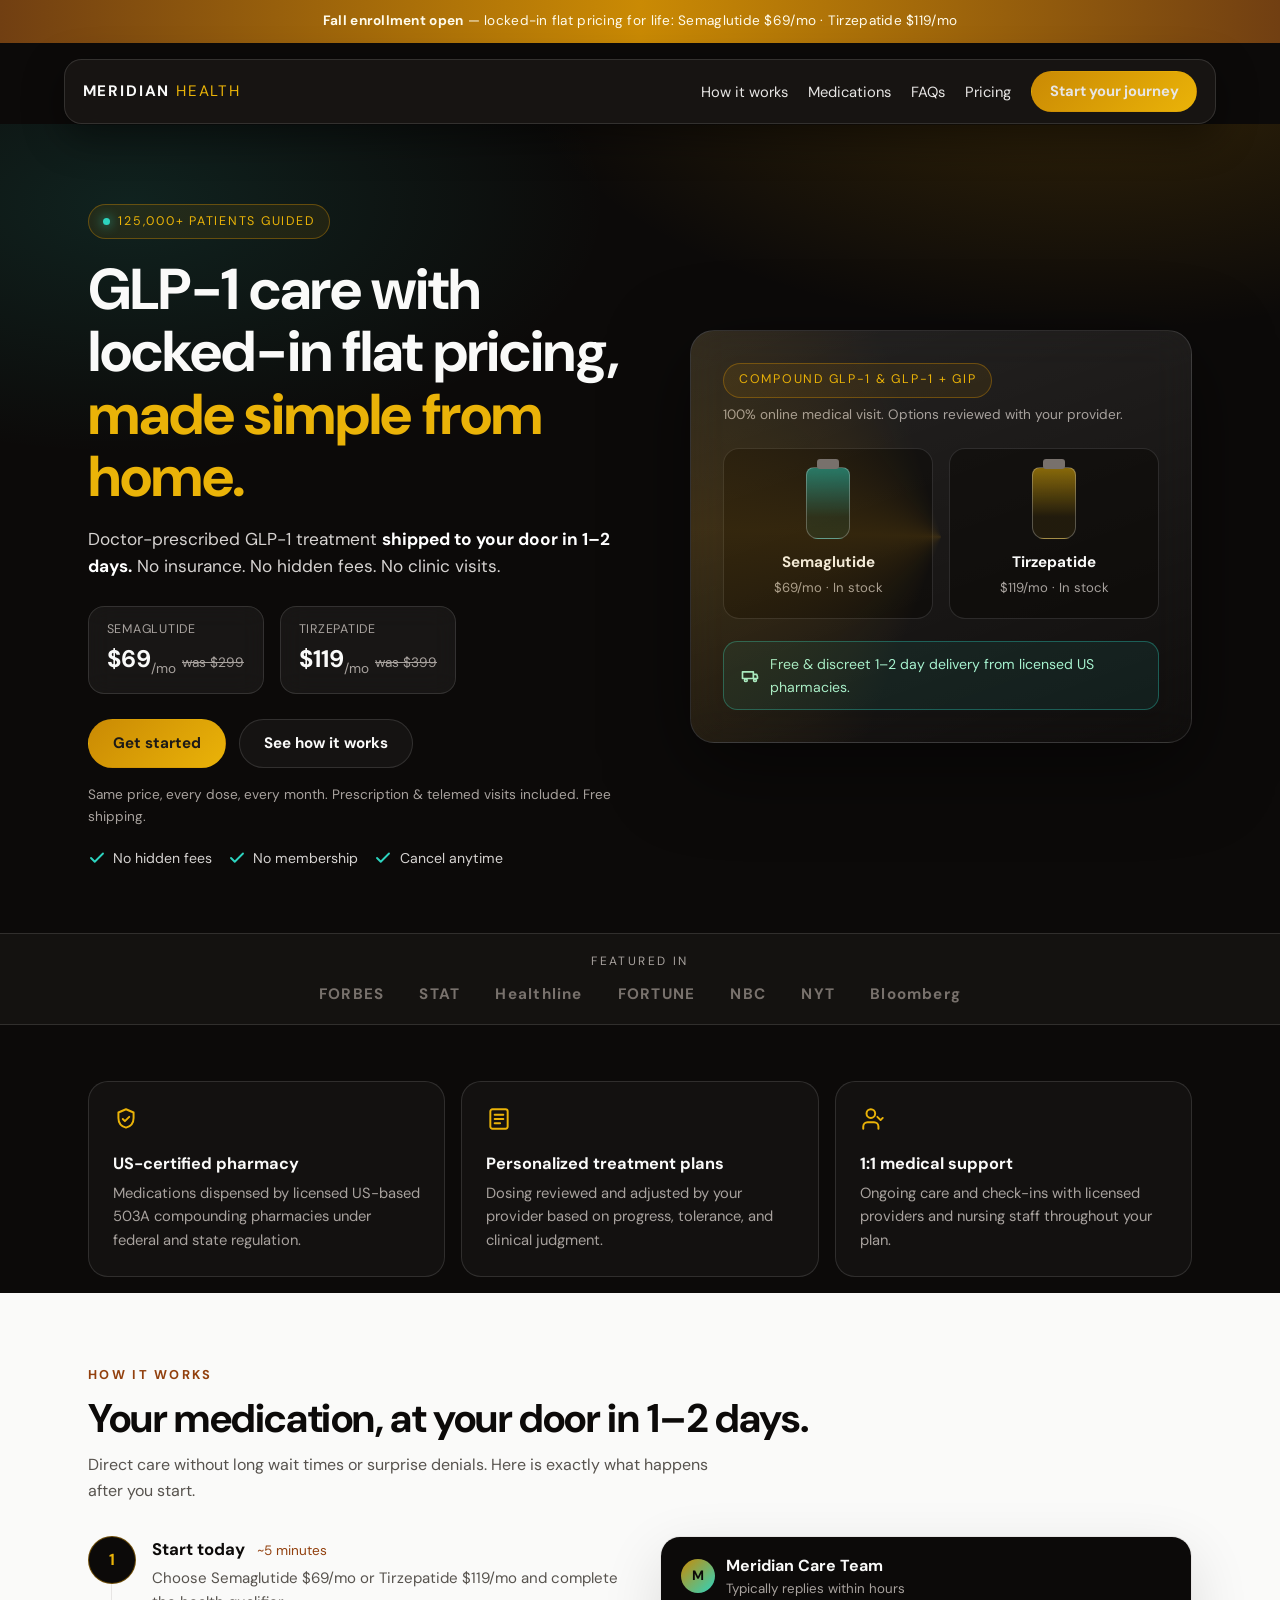
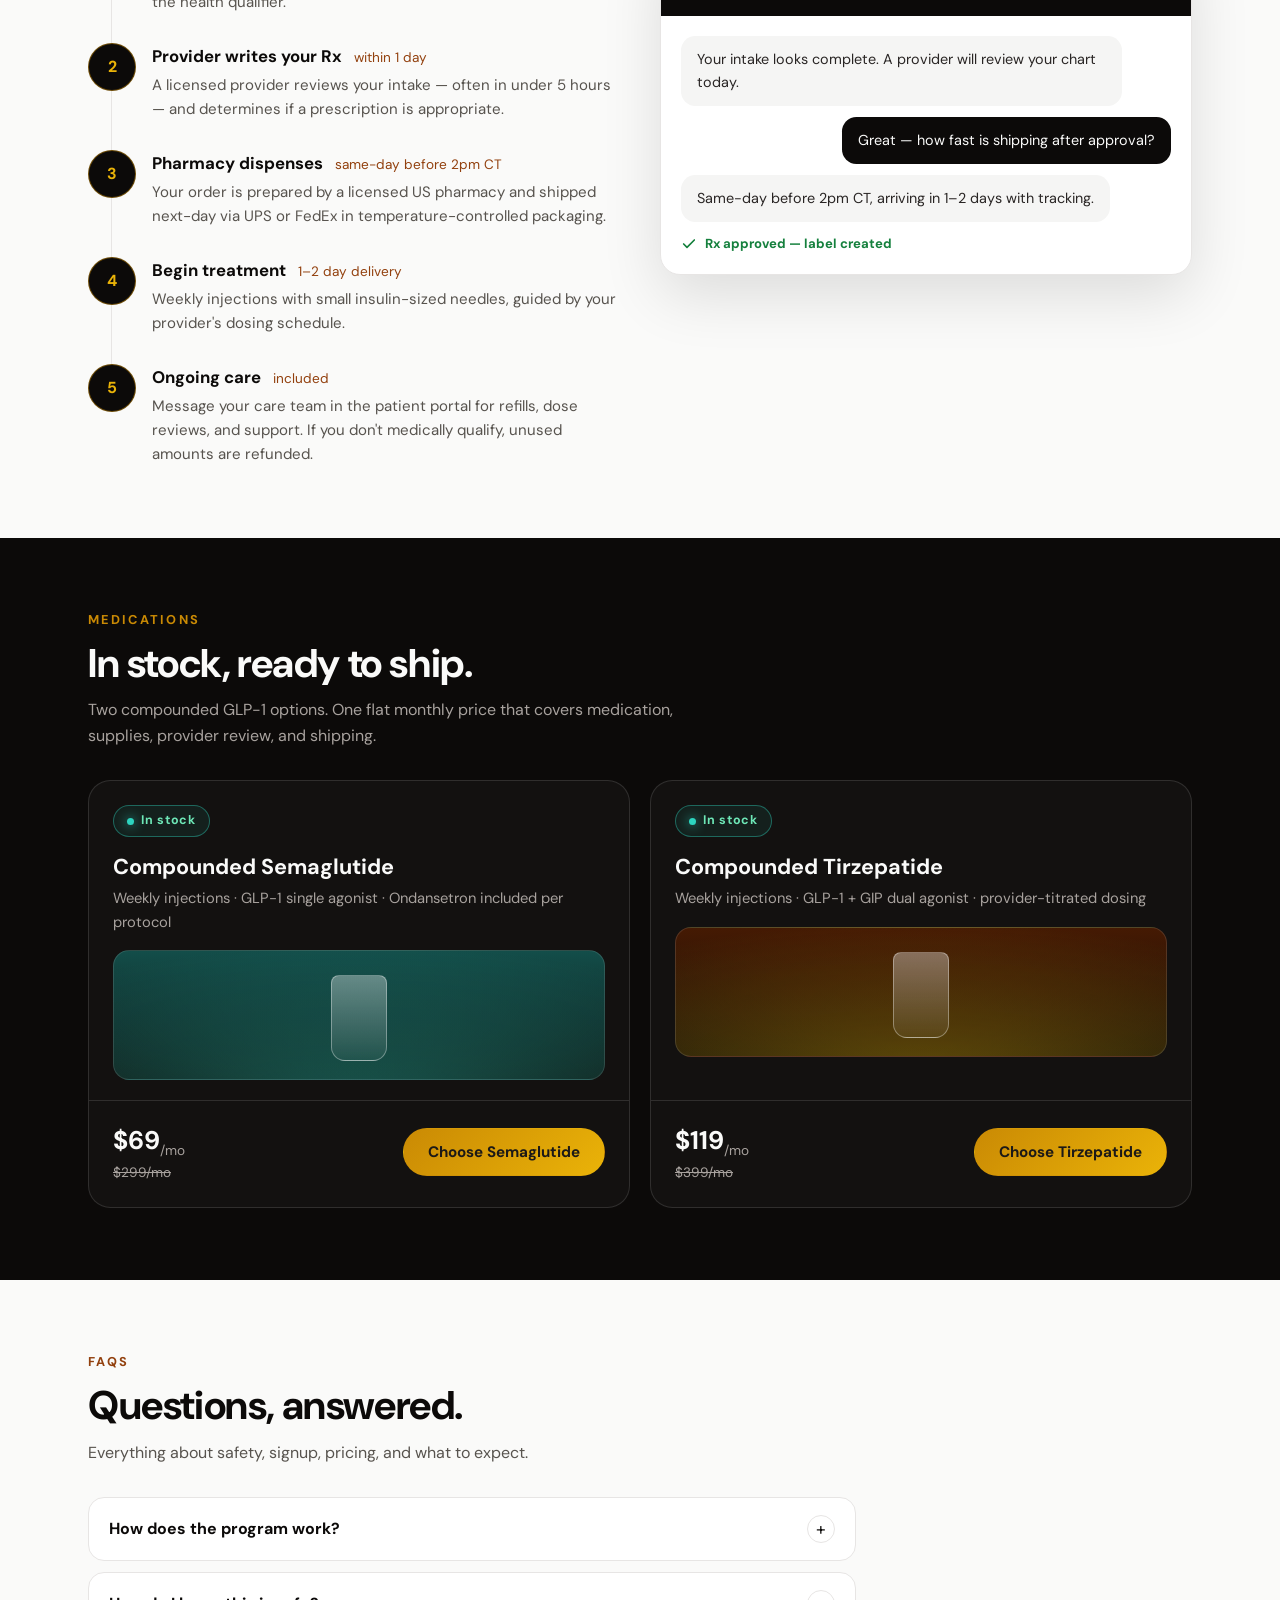
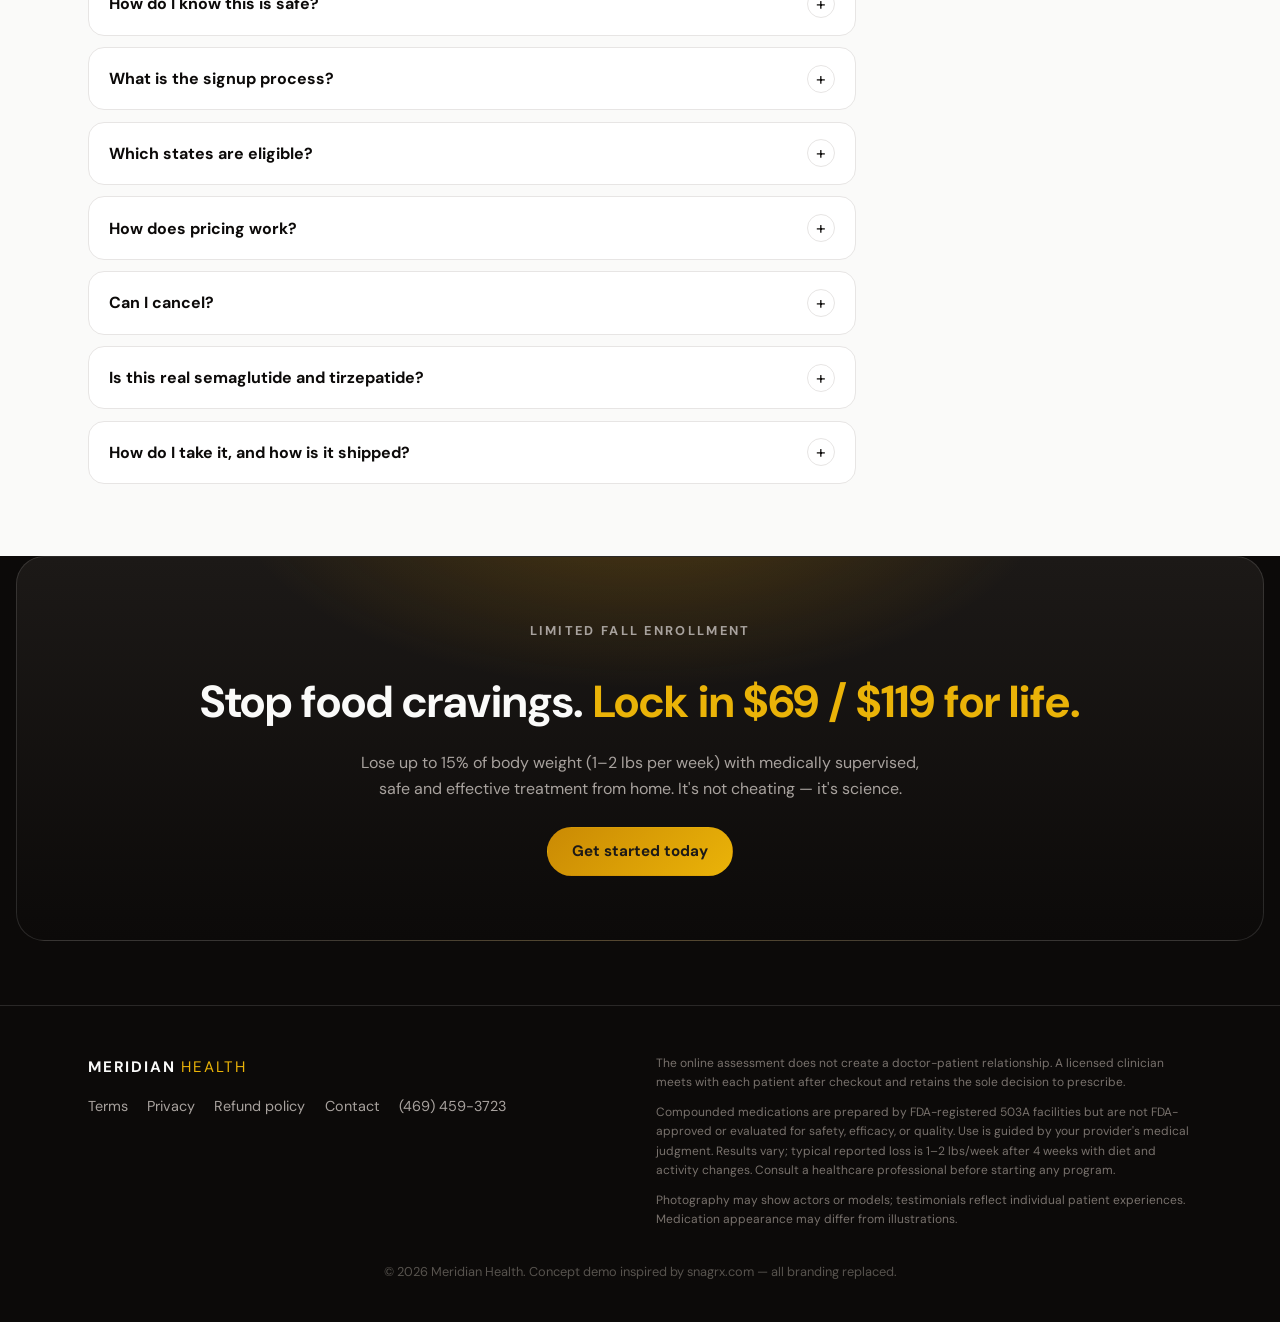
==== telehealth/index.html @ 686b919d "feat: migrate AdviGrow Peptides static site from Netlify to GitHub Pages" ====
<!DOCTYPE html>
<html lang="en">
<head>
  <meta charset="UTF-8" />
  <meta name="viewport" content="width=device-width, initial-scale=1" />
  <title>Meridian Health — GLP-1 Care With Locked-In Flat Pricing</title>
  <meta name="description" content="Doctor-prescribed GLP-1 treatment shipped to your door in 1-2 days. Semaglutide $69/mo, Tirzepatide $119/mo. No insurance, no hidden fees." />
  <link rel="preconnect" href="https://fonts.googleapis.com" />
  <link rel="preconnect" href="https://fonts.gstatic.com" crossorigin />
  <link href="https://fonts.googleapis.com/css2?family=DM+Sans:wght@400;500;700&display=swap" rel="stylesheet" />
  <link rel="stylesheet" href="styles.css" />
</head>
<body>
  <div class="banner"><strong>Fall enrollment open</strong> — locked-in flat pricing for life: Semaglutide $69/mo · Tirzepatide $119/mo</div>

  <div class="nav-wrap">
    <nav class="nav" aria-label="Primary">
      <a class="brand" href="#">MERIDIAN<span> HEALTH</span></a>
      <ul class="nav-links" id="navLinks">
        <li><a href="#howitworks">How it works</a></li>
        <li><a href="#medications">Medications</a></li>
        <li><a href="#faqs">FAQs</a></li>
        <li><a href="#pricing">Pricing</a></li>
        <li><a class="btn btn-gold btn-sm" href="#pricing">Start your journey</a></li>
      </ul>
      <button class="nav-burger" aria-label="Toggle menu" aria-expanded="false" aria-controls="navLinks"><span></span></button>
    </nav>
  </div>

  <header class="hero">
    <div class="container hero-grid">
      <div>
        <p class="eyebrow"><span class="dot" aria-hidden="true"></span> 125,000+ patients guided</p>
        <h1>GLP-1 care with locked-in flat pricing, <em>made simple from home.</em></h1>
        <p class="lede">Doctor-prescribed GLP-1 treatment <strong>shipped to your door in 1–2 days.</strong> No insurance. No hidden fees. No clinic visits.</p>
        <div class="price-line" role="list">
          <div class="price-chip" role="listitem"><small>Semaglutide</small><b>$69<sub>/mo</sub></b><span class="was">was $299</span></div>
          <div class="price-chip" role="listitem"><small>Tirzepatide</small><b>$119<sub>/mo</sub></b><span class="was">was $399</span></div>
        </div>
        <div class="hero-actions">
          <a class="btn btn-gold" href="#pricing">Get started</a>
          <a class="btn btn-ghost" href="#howitworks">See how it works</a>
        </div>
        <p class="fine">Same price, every dose, every month. Prescription &amp; telemed visits included. Free shipping.</p>
        <ul class="checks">
          <li><svg viewBox="0 0 24 24" fill="none" stroke="currentColor" stroke-width="2.5" aria-hidden="true"><path d="M20 6L9 17l-5-5" stroke-linecap="round" stroke-linejoin="round"/></svg>No hidden fees</li>
          <li><svg viewBox="0 0 24 24" fill="none" stroke="currentColor" stroke-width="2.5" aria-hidden="true"><path d="M20 6L9 17l-5-5" stroke-linecap="round" stroke-linejoin="round"/></svg>No membership</li>
          <li><svg viewBox="0 0 24 24" fill="none" stroke="currentColor" stroke-width="2.5" aria-hidden="true"><path d="M20 6L9 17l-5-5" stroke-linecap="round" stroke-linejoin="round"/></svg>Cancel anytime</li>
        </ul>
      </div>
      <div class="visual" aria-label="Treatment kit preview">
        <p class="eyebrow" style="margin-bottom:0.4rem">Compound GLP-1 &amp; GLP-1 + GIP</p>
        <p class="fine">100% online medical visit. Options reviewed with your provider.</p>
        <div class="vial-row">
          <div class="vial"><div class="vessel" aria-hidden="true"></div><b>Semaglutide</b><span>$69/mo · In stock</span></div>
          <div class="vial"><div class="vessel" aria-hidden="true"></div><b>Tirzepatide</b><span>$119/mo · In stock</span></div>
        </div>
        <div class="ship-badge">
          <svg viewBox="0 0 24 24" fill="none" stroke="currentColor" stroke-width="2" aria-hidden="true"><path d="M3 7h13v8H3zM16 10h4l1 3v2h-5z" stroke-linejoin="round"/><circle cx="7" cy="17" r="1.6"/><circle cx="18" cy="17" r="1.6"/></svg>
          Free &amp; discreet 1–2 day delivery from licensed US pharmacies.
        </div>
      </div>
    </div>
  </header>

  <div class="press">
    <p>Featured in</p>
    <div class="press-row" aria-label="Press mentions">
      <span>FORBES</span><span>STAT</span><span>Healthline</span><span>FORTUNE</span><span>NBC</span><span>NYT</span><span>Bloomberg</span>
    </div>
  </div>

  <section class="pillars" aria-label="Why Meridian">
    <div class="container pillar-grid">
      <div class="pillar">
        <svg viewBox="0 0 24 24" fill="none" stroke="currentColor" stroke-width="1.8" aria-hidden="true"><path d="M12 3l7 3v5c0 5-3.5 8-7 9-3.5-1-7-4-7-9V6z" stroke-linejoin="round"/><path d="M9 12l2 2 4-4" stroke-linecap="round" stroke-linejoin="round"/></svg>
        <h3>US-certified pharmacy</h3>
        <p>Medications dispensed by licensed US-based 503A compounding pharmacies under federal and state regulation.</p>
      </div>
      <div class="pillar">
        <svg viewBox="0 0 24 24" fill="none" stroke="currentColor" stroke-width="1.8" aria-hidden="true"><rect x="4" y="3" width="16" height="18" rx="2"/><path d="M8 8h8M8 12h8M8 16h5" stroke-linecap="round"/></svg>
        <h3>Personalized treatment plans</h3>
        <p>Dosing reviewed and adjusted by your provider based on progress, tolerance, and clinical judgment.</p>
      </div>
      <div class="pillar">
        <svg viewBox="0 0 24 24" fill="none" stroke="currentColor" stroke-width="1.8" aria-hidden="true"><path d="M17 21v-2a4 4 0 00-4-4H7a4 4 0 00-4 4v2" stroke-linecap="round"/><circle cx="10" cy="7" r="4"/><path d="M21 11l-2 2-3-3" stroke-linecap="round" stroke-linejoin="round"/></svg>
        <h3>1:1 medical support</h3>
        <p>Ongoing care and check-ins with licensed providers and nursing staff throughout your plan.</p>
      </div>
    </div>
  </section>

  <main>
    <section class="section light" id="howitworks" aria-labelledby="how-h">
      <div class="container">
        <p class="kicker">How it works</p>
        <h2 id="how-h">Your medication, at your door in 1–2 days.</h2>
        <p class="sub">Direct care without long wait times or surprise denials. Here is exactly what happens after you start.</p>
        <div class="timeline">
          <ol class="steps">
            <li class="step"><span class="step-num" aria-hidden="true">1</span><div class="step-body"><h3>Start today <span>~5 minutes</span></h3><p>Choose Semaglutide $69/mo or Tirzepatide $119/mo and complete the health qualifier.</p></div></li>
            <li class="step"><span class="step-num" aria-hidden="true">2</span><div class="step-body"><h3>Provider writes your Rx <span>within 1 day</span></h3><p>A licensed provider reviews your intake — often in under 5 hours — and determines if a prescription is appropriate.</p></div></li>
            <li class="step"><span class="step-num" aria-hidden="true">3</span><div class="step-body"><h3>Pharmacy dispenses <span>same-day before 2pm CT</span></h3><p>Your order is prepared by a licensed US pharmacy and shipped next-day via UPS or FedEx in temperature-controlled packaging.</p></div></li>
            <li class="step"><span class="step-num" aria-hidden="true">4</span><div class="step-body"><h3>Begin treatment <span>1–2 day delivery</span></h3><p>Weekly injections with small insulin-sized needles, guided by your provider's dosing schedule.</p></div></li>
            <li class="step"><span class="step-num" aria-hidden="true">5</span><div class="step-body"><h3>Ongoing care <span>included</span></h3><p>Message your care team in the patient portal for refills, dose reviews, and support. If you don't medically qualify, unused amounts are refunded.</p></div></li>
          </ol>
          <aside class="portal-card" aria-label="Patient portal preview">
            <div class="portal-head"><span class="avatar" aria-hidden="true">M</span><div><strong>Meridian Care Team</strong><small>Typically replies within hours</small></div></div>
            <div class="portal-body">
              <p class="bubble doc">Your intake looks complete. A provider will review your chart today.</p>
              <p class="bubble me">Great — how fast is shipping after approval?</p>
              <p class="bubble doc">Same-day before 2pm CT, arriving in 1–2 days with tracking.</p>
              <p class="status"><svg width="16" height="16" viewBox="0 0 24 24" fill="none" stroke="currentColor" stroke-width="2.5" aria-hidden="true"><path d="M20 6L9 17l-5-5" stroke-linecap="round" stroke-linejoin="round"/></svg>Rx approved — label created</p>
            </div>
          </aside>
        </div>
      </div>
    </section>

    <section class="section" id="medications" aria-labelledby="med-h">
      <div class="container">
        <p class="kicker">Medications</p>
        <h2 id="med-h">In stock, ready to ship.</h2>
        <p class="sub">Two compounded GLP-1 options. One flat monthly price that covers medication, supplies, provider review, and shipping.</p>
        <div class="med-grid" id="pricing">
          <article class="med-card">
            <div class="med-top">
              <span class="stock"><span class="dot" aria-hidden="true"></span>In stock</span>
              <h3>Compounded Semaglutide</h3>
              <p class="desc">Weekly injections · GLP-1 single agonist · Ondansetron included per protocol</p>
              <div class="med-visual teal" role="img" aria-label="Semaglutide vial illustration"></div>
            </div>
            <div class="med-foot">
              <div class="price"><b>$69<sub>/mo</sub></b><span class="was">$299/mo</span></div>
              <a class="btn btn-gold" href="#faqs">Choose Semaglutide</a>
            </div>
          </article>
          <article class="med-card">
            <div class="med-top">
              <span class="stock"><span class="dot" aria-hidden="true"></span>In stock</span>
              <h3>Compounded Tirzepatide</h3>
              <p class="desc">Weekly injections · GLP-1 + GIP dual agonist · provider-titrated dosing</p>
              <div class="med-visual gold" role="img" aria-label="Tirzepatide vial illustration"></div>
            </div>
            <div class="med-foot">
              <div class="price"><b>$119<sub>/mo</sub></b><span class="was">$399/mo</span></div>
              <a class="btn btn-gold" href="#faqs">Choose Tirzepatide</a>
            </div>
          </article>
        </div>
      </div>
    </section>

    <section class="section light" id="faqs" aria-labelledby="faq-h">
      <div class="container">
        <p class="kicker">FAQs</p>
        <h2 id="faq-h">Questions, answered.</h2>
        <p class="sub">Everything about safety, signup, pricing, and what to expect.</p>
        <div class="faq-list">
          <div class="faq"><button class="faq-q" aria-expanded="false">How does the program work?<span class="plus" aria-hidden="true">+</span></button><div class="faq-a"><p>Select your medication and complete intake for provider review. Once approved, the pharmacy ships within 2 business days. Refills and dose reviews happen in your patient portal. If a provider determines you don't medically qualify, unused amounts are refunded.</p></div></div>
          <div class="faq"><button class="faq-q" aria-expanded="false">How do I know this is safe?<span class="plus" aria-hidden="true">+</span></button><div class="faq-a"><p>Providers are vetted and licensed in your state, pharmacies are US-based 503A facilities following USP standards, and a practicing medical director oversees the clinical network. Independent compliance certification is maintained for pharmacies, providers, and software.</p></div></div>
          <div class="faq"><button class="faq-q" aria-expanded="false">What is the signup process?<span class="plus" aria-hidden="true">+</span></button><div class="faq-a"><ol><li>Complete the 5-minute health qualifier.</li><li>Select your prescription and pay for month one.</li><li>Finish the medical intake in your portal.</li><li>Provider reviews, typically within 24 hours.</li><li>Approved prescriptions ship next-day.</li></ol></div></div>
          <div class="faq"><button class="faq-q" aria-expanded="false">Which states are eligible?<span class="plus" aria-hidden="true">+</span></button><div class="faq-a"><p>All US states except Louisiana. In Nebraska, patients must be 19 or older.</p></div></div>
          <div class="faq"><button class="faq-q" aria-expanded="false">How does pricing work?<span class="plus" aria-hidden="true">+</span></button><div class="faq-a"><p>One flat monthly price covers medication, supplies, provider review, and shipping. No access or membership fees, no surprise costs. Month-to-month with optional subscribe-and-save terms.</p></div></div>
          <div class="faq"><button class="faq-q" aria-expanded="false">Can I cancel?<span class="plus" aria-hidden="true">+</span></button><div class="faq-a"><p>Yes — month-to-month plans cancel anytime by email or phone. All sales are final except refunds of unused amounts when a provider determines you no longer medically qualify.</p></div></div>
          <div class="faq"><button class="faq-q" aria-expanded="false">Is this real semaglutide and tirzepatide?<span class="plus" aria-hidden="true">+</span></button><div class="faq-a"><p>Yes. Real prescription medications, prescribed by a licensed provider and compounded by a US pharmacy for patients who meet GLP-1 qualification criteria.</p></div></div>
          <div class="faq"><button class="faq-q" aria-expanded="false">How do I take it, and how is it shipped?<span class="plus" aria-hidden="true">+</span></button><div class="faq-a"><p>Once-weekly injections into fatty tissue with small insulin-sized needles, starting low and titrating every 4 weeks per your provider. Orders before 2pm CT ship same-day, next-day via UPS in temperature-controlled packaging with tracking and insurance.</p></div></div>
        </div>
      </div>
    </section>
  </main>

  <section class="final" aria-labelledby="final-h">
    <p class="kicker">Limited fall enrollment</p>
    <h2 id="final-h">Stop food cravings. <em>Lock in $69 / $119 for life.</em></h2>
    <p>Lose up to 15% of body weight (1–2 lbs per week) with medically supervised, safe and effective treatment from home. It's not cheating — it's science.</p>
    <a class="btn btn-gold" href="#pricing">Get started today</a>
  </section>

  <footer>
    <div class="container">
      <div class="foot-grid">
        <div>
          <a class="brand" href="#">MERIDIAN<span> HEALTH</span></a>
          <ul class="foot-links" style="margin-top:1rem">
            <li><a href="#">Terms</a></li>
            <li><a href="#">Privacy</a></li>
            <li><a href="#">Refund policy</a></li>
            <li><a href="#">Contact</a></li>
            <li><a href="tel:+14694593723">(469) 459-3723</a></li>
          </ul>
        </div>
        <div class="disclaimer">
          <p>The online assessment does not create a doctor-patient relationship. A licensed clinician meets with each patient after checkout and retains the sole decision to prescribe.</p>
          <p>Compounded medications are prepared by FDA-registered 503A facilities but are not FDA-approved or evaluated for safety, efficacy, or quality. Use is guided by your provider's medical judgment. Results vary; typical reported loss is 1–2 lbs/week after 4 weeks with diet and activity changes. Consult a healthcare professional before starting any program.</p>
          <p>Photography may show actors or models; testimonials reflect individual patient experiences. Medication appearance may differ from illustrations.</p>
        </div>
      </div>
      <p class="copy">© 2026 Meridian Health. Concept demo inspired by snagrx.com — all branding replaced.</p>
    </div>
  </footer>

  <script>
    (function () {
      var burger = document.querySelector('.nav-burger');
      var links = document.getElementById('navLinks');
      burger.addEventListener('click', function () {
        var open = links.classList.toggle('open');
        burger.setAttribute('aria-expanded', open ? 'true' : 'false');
      });
      links.addEventListener('click', function (e) {
        if (e.target.tagName === 'A') { links.classList.remove('open'); burger.setAttribute('aria-expanded', 'false'); }
      });
      document.querySelectorAll('.faq').forEach(function (item) {
        var btn = item.querySelector('.faq-q');
        var panel = item.querySelector('.faq-a');
        btn.addEventListener('click', function () {
          var isOpen = item.classList.contains('open');
          document.querySelectorAll('.faq.open').forEach(function (other) {
            other.classList.remove('open');
            other.querySelector('.faq-a').style.maxHeight = '0px';
            other.querySelector('.faq-q').setAttribute('aria-expanded', 'false');
          });
          if (!isOpen) {
            item.classList.add('open');
            panel.style.maxHeight = panel.scrollHeight + 'px';
            btn.setAttribute('aria-expanded', 'true');
          }
        });
      });
    })();
  </script>
</body>
</html>
---- telehealth/styles.css ----
:root {
  --ink: #0c0a09;
  --ink-2: #1c1917;
  --stone: #44403c;
  --muted: #a8a29e;
  --paper: #fafaf9;
  --line: rgba(255, 255, 255, 0.12);
  --line-light: #e7e5e4;
  --gold: #ca8a04;
  --gold-2: #eab308;
  --teal: #2dd4bf;
  --radius: 20px;
  --max: 72rem;
  --font: "DM Sans", -apple-system, "Segoe UI", Inter, sans-serif;
}

* { box-sizing: border-box; margin: 0; padding: 0; }
html { scroll-behavior: smooth; }
@media (prefers-reduced-motion: reduce) {
  html { scroll-behavior: auto; }
  *, *::before, *::after { animation: none !important; transition: none !important; }
}
body {
  font-family: var(--font);
  background: var(--ink);
  color: var(--paper);
  font-size: 16px;
  line-height: 1.6;
  -webkit-font-smoothing: antialiased;
  overflow-x: hidden;
}
a { color: inherit; }
.container { max-width: var(--max); margin: 0 auto; padding: 0 1.5rem; }

.banner {
  text-align: center;
  font-size: 0.85rem;
  letter-spacing: 0.02em;
  padding: 0.65rem 1rem;
  background: linear-gradient(90deg, #713f12, #ca8a04, #713f12);
  color: #fffbeb;
}
.banner strong { font-weight: 700; }

.nav-wrap { position: sticky; top: 1rem; z-index: 50; margin: 1rem 1rem 0; }
.nav {
  max-width: var(--max);
  margin: 0 auto;
  display: flex;
  align-items: center;
  justify-content: space-between;
  gap: 1rem;
  padding: 0.7rem 1.1rem;
  border-radius: 1.1rem;
  background: rgba(28, 25, 23, 0.72);
  backdrop-filter: blur(18px);
  -webkit-backdrop-filter: blur(18px);
  border: 1px solid var(--line);
  box-shadow: 0 12px 40px rgba(0, 0, 0, 0.45);
}
.brand { font-weight: 700; letter-spacing: 0.12em; font-size: 0.95rem; text-decoration: none; }
.brand span { color: var(--gold-2); font-weight: 400; }
.nav-links { display: flex; align-items: center; gap: 1.25rem; list-style: none; }
.nav-links a { text-decoration: none; font-size: 0.92rem; color: #e7e5e4; transition: color 200ms; }
.nav-links a:hover { color: var(--gold-2); }

.btn {
  display: inline-flex;
  align-items: center;
  justify-content: center;
  min-height: 44px;
  padding: 0.7rem 1.5rem;
  border-radius: 999px;
  font-weight: 700;
  font-size: 0.95rem;
  text-decoration: none;
  cursor: pointer;
  border: 1px solid transparent;
  transition: background 200ms, color 200ms, border-color 200ms, box-shadow 200ms;
}
.btn:focus-visible, a:focus-visible, button:focus-visible {
  outline: 2px solid var(--gold-2);
  outline-offset: 3px;
}
.btn-gold { background: linear-gradient(135deg, var(--gold), var(--gold-2)); color: #1c1917; }
.btn-gold:hover { box-shadow: 0 8px 28px rgba(202, 138, 4, 0.45); }
.btn-ghost { border-color: var(--line); color: var(--paper); background: rgba(255, 255, 255, 0.04); }
.btn-ghost:hover { border-color: var(--gold-2); color: var(--gold-2); }
.btn-sm { min-height: 40px; padding: 0.5rem 1.1rem; font-size: 0.88rem; }
.nav-burger { display: none; background: none; border: 1px solid var(--line); border-radius: 0.6rem; width: 44px; height: 44px; cursor: pointer; position: relative; }
.nav-burger span, .nav-burger span::before, .nav-burger span::after {
  content: ""; display: block; width: 20px; height: 2px; background: var(--paper); margin: 0 auto; position: relative;
}
.nav-burger span::before { position: absolute; top: -6px; left: 0; }
.nav-burger span::after { position: absolute; top: 6px; left: 0; }

.hero {
  position: relative;
  overflow: hidden;
  padding: 5rem 0 4rem;
  background:
    radial-gradient(60rem 30rem at 85% -10%, rgba(202, 138, 4, 0.22), transparent 60%),
    radial-gradient(50rem 26rem at 10% 10%, rgba(45, 212, 191, 0.12), transparent 60%),
    var(--ink);
}
.hero-grid { display: grid; grid-template-columns: 1.05fr 0.95fr; gap: 3rem; align-items: center; }
.eyebrow {
  display: inline-flex;
  align-items: center;
  gap: 0.5rem;
  font-size: 0.78rem;
  letter-spacing: 0.14em;
  text-transform: uppercase;
  color: var(--gold-2);
  border: 1px solid rgba(202, 138, 4, 0.4);
  background: rgba(202, 138, 4, 0.1);
  padding: 0.4rem 0.9rem;
  border-radius: 999px;
  margin-bottom: 1.25rem;
}
.dot { width: 7px; height: 7px; border-radius: 50%; background: var(--teal); box-shadow: 0 0 12px var(--teal); }
.hero h1 { font-size: clamp(2.2rem, 5vw, 3.6rem); line-height: 1.08; letter-spacing: -0.02em; margin-bottom: 1.1rem; }
.hero h1 em { font-style: normal; color: var(--gold-2); }
.lede { color: #d6d3d1; font-size: 1.08rem; max-width: 34rem; margin-bottom: 1.6rem; }
.lede strong { color: #fff; }
.price-line { display: flex; gap: 1rem; flex-wrap: wrap; margin-bottom: 1.6rem; }
.price-chip {
  border: 1px solid var(--line);
  background: rgba(255, 255, 255, 0.05);
  backdrop-filter: blur(12px);
  -webkit-backdrop-filter: blur(12px);
  border-radius: 1rem;
  padding: 0.8rem 1.1rem;
  min-width: 11rem;
}
.price-chip small { display: block; color: var(--muted); font-size: 0.78rem; letter-spacing: 0.06em; text-transform: uppercase; }
.price-chip b { font-size: 1.5rem; }
.price-chip b sub { font-size: 0.85rem; font-weight: 400; color: var(--muted); }
.price-chip .was { color: var(--muted); text-decoration: line-through; font-size: 0.85rem; margin-left: 0.4rem; }
.hero-actions { display: flex; gap: 0.8rem; flex-wrap: wrap; margin-bottom: 1rem; }
.fine { color: var(--muted); font-size: 0.85rem; }
.checks { list-style: none; display: flex; gap: 1rem; flex-wrap: wrap; margin-top: 1.2rem; }
.checks li { display: flex; align-items: center; gap: 0.45rem; font-size: 0.88rem; color: #d6d3d1; }
.checks svg { width: 18px; height: 18px; color: var(--teal); flex: none; }

.visual {
  border-radius: 1.5rem;
  border: 1px solid var(--line);
  background: linear-gradient(160deg, rgba(255,255,255,0.1), rgba(255,255,255,0.02));
  backdrop-filter: blur(20px);
  -webkit-backdrop-filter: blur(20px);
  padding: 2rem;
  position: relative;
  overflow: hidden;
  box-shadow: 0 24px 80px rgba(0, 0, 0, 0.5);
}
.visual::before {
  content: ""; position: absolute; inset: -40%;
  background: conic-gradient(from 200deg, transparent, rgba(202,138,4,0.18), transparent 40%);
  pointer-events: none;
}
.vial-row { display: flex; gap: 1rem; margin: 1.4rem 0; }
.vial {
  flex: 1; border-radius: 1rem; padding: 1.1rem; text-align: center;
  background: rgba(12, 10, 9, 0.55); border: 1px solid var(--line);
}
.vial .vessel {
  width: 44px; height: 72px; margin: 0 auto 0.7rem; border-radius: 8px 8px 12px 12px;
  border: 1px solid rgba(255,255,255,0.25);
  background: linear-gradient(180deg, rgba(45,212,191,0.5), rgba(45,212,191,0.08) 70%);
  position: relative;
}
.vial:nth-child(2) .vessel { background: linear-gradient(180deg, rgba(234,179,8,0.55), rgba(234,179,8,0.08) 70%); }
.vessel::before { content: ""; position: absolute; top: -9px; left: 50%; transform: translateX(-50%); width: 22px; height: 10px; border-radius: 3px; background: #78716c; }
.vial b { display: block; font-size: 0.95rem; }
.vial span { color: var(--muted); font-size: 0.82rem; }
.ship-badge {
  display: flex; align-items: center; gap: 0.6rem;
  border: 1px solid rgba(45, 212, 191, 0.35); background: rgba(45, 212, 191, 0.08);
  border-radius: 0.9rem; padding: 0.7rem 1rem; font-size: 0.88rem; color: #a7f3d0;
}
.ship-badge svg { width: 20px; height: 20px; flex: none; }

.press { border-top: 1px solid var(--line); border-bottom: 1px solid var(--line); background: #141210; padding: 1.1rem 0; }
.press p { text-align: center; color: var(--muted); font-size: 0.75rem; letter-spacing: 0.2em; text-transform: uppercase; margin-bottom: 0.7rem; }
.press-row { display: flex; gap: 2.2rem; justify-content: center; flex-wrap: wrap; color: #78716c; font-weight: 700; letter-spacing: 0.08em; font-size: 0.95rem; }

.pillars { padding: 3.5rem 0 1rem; }
.pillar-grid { display: grid; grid-template-columns: repeat(3, 1fr); gap: 1rem; }
.pillar {
  border: 1px solid var(--line); border-radius: var(--radius);
  padding: 1.5rem; background: rgba(255, 255, 255, 0.03);
  transition: border-color 200ms;
}
.pillar:hover { border-color: rgba(202, 138, 4, 0.5); }
.pillar svg { width: 26px; height: 26px; color: var(--gold-2); margin-bottom: 0.7rem; }
.pillar h3 { font-size: 1.02rem; margin-bottom: 0.3rem; }
.pillar p { color: var(--muted); font-size: 0.92rem; }

.section { padding: 4.5rem 0; }
.section.light { background: var(--paper); color: var(--ink); }
.kicker { color: var(--gold); font-size: 0.8rem; font-weight: 700; letter-spacing: 0.18em; text-transform: uppercase; margin-bottom: 0.6rem; }
.section.light .kicker { color: #92400e; }
.section h2 { font-size: clamp(1.7rem, 3.4vw, 2.5rem); line-height: 1.15; letter-spacing: -0.01em; margin-bottom: 0.7rem; }
.sub { color: var(--muted); max-width: 40rem; margin-bottom: 2rem; }
.section.light .sub { color: #57534e; }

.timeline { display: grid; grid-template-columns: 1fr 1fr; gap: 2.5rem; align-items: start; }
.steps { list-style: none; display: flex; flex-direction: column; }
.step { display: grid; grid-template-columns: 3rem 1fr; gap: 1rem; position: relative; padding-bottom: 1.8rem; }
.step:last-child { padding-bottom: 0; }
.step::before { content: ""; position: absolute; left: 1.45rem; top: 3rem; bottom: 0; width: 1px; background: var(--line-light); }
.step:last-child::before { display: none; }
.step-num {
  width: 3rem; height: 3rem; border-radius: 50%;
  display: flex; align-items: center; justify-content: center;
  font-weight: 700; background: var(--ink); color: var(--gold-2);
  border: 1px solid rgba(202, 138, 4, 0.5); z-index: 1;
}
.step-body h3 { font-size: 1.05rem; margin-bottom: 0.2rem; }
.step-body h3 span { color: #92400e; font-weight: 400; font-size: 0.85rem; margin-left: 0.5rem; }
.step-body p { color: #57534e; font-size: 0.94rem; }

.portal-card {
  border-radius: 1.25rem; border: 1px solid var(--line-light);
  background: #fff; box-shadow: 0 20px 60px rgba(12, 10, 9, 0.12);
  overflow: hidden; position: sticky; top: 6rem;
}
.portal-head { background: var(--ink); color: var(--paper); padding: 1rem 1.25rem; display: flex; align-items: center; gap: 0.7rem; }
.portal-head .avatar { width: 34px; height: 34px; border-radius: 50%; background: linear-gradient(135deg, var(--gold), var(--teal)); display: flex; align-items: center; justify-content: center; font-weight: 700; font-size: 0.85rem; color: #0c0a09; }
.portal-head small { display: block; color: var(--muted); }
.portal-body { padding: 1.25rem; display: flex; flex-direction: column; gap: 0.7rem; }
.bubble { border-radius: 0.9rem; padding: 0.75rem 1rem; font-size: 0.9rem; max-width: 90%; }
.bubble.doc { background: #f5f5f4; color: #292524; align-self: flex-start; }
.bubble.me { background: var(--ink); color: #fafaf9; align-self: flex-end; }
.status { display: flex; align-items: center; gap: 0.5rem; font-size: 0.82rem; color: #15803d; font-weight: 700; }

.med-grid { display: grid; grid-template-columns: 1fr 1fr; gap: 1.25rem; }
.med-card {
  border-radius: 1.4rem; overflow: hidden;
  border: 1px solid var(--line); background: rgba(255, 255, 255, 0.03);
  display: flex; flex-direction: column;
  transition: border-color 200ms, transform 200ms;
}
.med-card:hover { border-color: rgba(202, 138, 4, 0.55); transform: translateY(-3px); }
.med-top { padding: 1.5rem 1.5rem 0; }
.stock {
  display: inline-flex; align-items: center; gap: 0.45rem;
  font-size: 0.78rem; font-weight: 700; letter-spacing: 0.06em;
  color: #6ee7b7; border: 1px solid rgba(45, 212, 191, 0.4);
  background: rgba(45, 212, 191, 0.08); border-radius: 999px; padding: 0.3rem 0.8rem; margin-bottom: 0.8rem;
}
.med-card h3 { font-size: 1.35rem; margin-bottom: 0.2rem; }
.med-card .desc { color: var(--muted); font-size: 0.92rem; margin-bottom: 1rem; }
.med-visual { height: 130px; border-radius: 1rem; margin-bottom: 1.2rem; border: 1px solid var(--line); position: relative; overflow: hidden; }
.med-visual.teal { background: radial-gradient(30rem 10rem at 50% 120%, rgba(45,212,191,0.4), transparent), linear-gradient(180deg, #134e4a, #0c0a09); }
.med-visual.gold { background: radial-gradient(30rem 10rem at 50% 120%, rgba(234,179,8,0.4), transparent), linear-gradient(180deg, #451a03, #0c0a09); }
.med-visual::after { content: ""; position: absolute; left: 50%; bottom: 18px; transform: translateX(-50%); width: 54px; height: 84px; border-radius: 8px 8px 14px 14px; border: 1px solid rgba(255,255,255,0.35); background: linear-gradient(180deg, rgba(255,255,255,0.35), rgba(255,255,255,0.05)); }
.med-foot { margin-top: auto; padding: 1.25rem 1.5rem 1.5rem; border-top: 1px solid var(--line); display: flex; align-items: center; justify-content: space-between; gap: 1rem; }
.price b { font-size: 1.6rem; }
.price b sub { font-size: 0.85rem; color: var(--muted); font-weight: 400; }
.price .was { display: block; color: var(--muted); text-decoration: line-through; font-size: 0.85rem; }

.faq-list { display: flex; flex-direction: column; gap: 0.7rem; max-width: 48rem; }
.faq { border: 1px solid var(--line-light); border-radius: 1rem; background: #fff; overflow: hidden; }
.faq-q {
  width: 100%; background: none; border: none; cursor: pointer;
  display: flex; justify-content: space-between; align-items: center; gap: 1rem;
  padding: 1.05rem 1.25rem; font-size: 1rem; font-weight: 700; color: var(--ink); text-align: left;
  min-height: 44px; font-family: inherit;
}
.faq-q .plus { flex: none; width: 28px; height: 28px; border-radius: 50%; border: 1px solid var(--line-light); display: flex; align-items: center; justify-content: center; font-size: 1.1rem; font-weight: 400; transition: transform 200ms; }
.faq.open .faq-q .plus { transform: rotate(45deg); background: var(--ink); color: var(--gold-2); border-color: var(--ink); }
.faq-a { max-height: 0; overflow: hidden; transition: max-height 250ms ease; }
.faq-a p, .faq-a ol { padding: 0 1.25rem 1.15rem; color: #44403c; font-size: 0.94rem; }
.faq-a ol { padding-left: 2.4rem; }

.final {
  border: 1px solid var(--line); border-radius: 1.75rem; margin: 0 1rem 4rem;
  padding: 4rem 2rem; text-align: center; position: relative; overflow: hidden;
  background:
    radial-gradient(40rem 20rem at 50% -20%, rgba(202, 138, 4, 0.3), transparent 65%),
    linear-gradient(180deg, #1c1917, #0c0a09);
}
.final h2 { font-size: clamp(1.8rem, 4vw, 2.8rem); margin-bottom: 0.7rem; }
.final h2 em { font-style: normal; color: var(--gold-2); }
.final p { color: var(--muted); max-width: 36rem; margin: 0 auto 1.6rem; }

footer { border-top: 1px solid var(--line); background: #0c0a09; padding: 3rem 0 2.5rem; }
.foot-grid { display: grid; grid-template-columns: 1fr 1fr; gap: 2rem; margin-bottom: 2rem; }
.foot-links { list-style: none; display: flex; gap: 1.2rem; flex-wrap: wrap; font-size: 0.9rem; }
.foot-links a { color: var(--muted); text-decoration: none; }
.foot-links a:hover { color: var(--gold-2); }
.disclaimer { color: #78716c; font-size: 0.75rem; line-height: 1.6; display: flex; flex-direction: column; gap: 0.7rem; }
.copy { color: #57534e; font-size: 0.8rem; margin-top: 1.5rem; text-align: center; }

@media (max-width: 900px) {
  .hero-grid, .timeline, .med-grid, .foot-grid { grid-template-columns: 1fr; }
  .pillar-grid { grid-template-columns: 1fr; }
  .nav-links { display: none; position: absolute; top: calc(100% + 0.5rem); left: 0; right: 0; flex-direction: column; align-items: stretch; background: rgba(28,25,23,0.97); border: 1px solid var(--line); border-radius: 1rem; padding: 0.75rem; }
  .nav-links.open { display: flex; }
  .nav-links a { padding: 0.7rem 0.9rem; border-radius: 0.6rem; }
  .nav-burger { display: block; }
  .portal-card { position: static; }
  .section { padding: 3.25rem 0; }
}
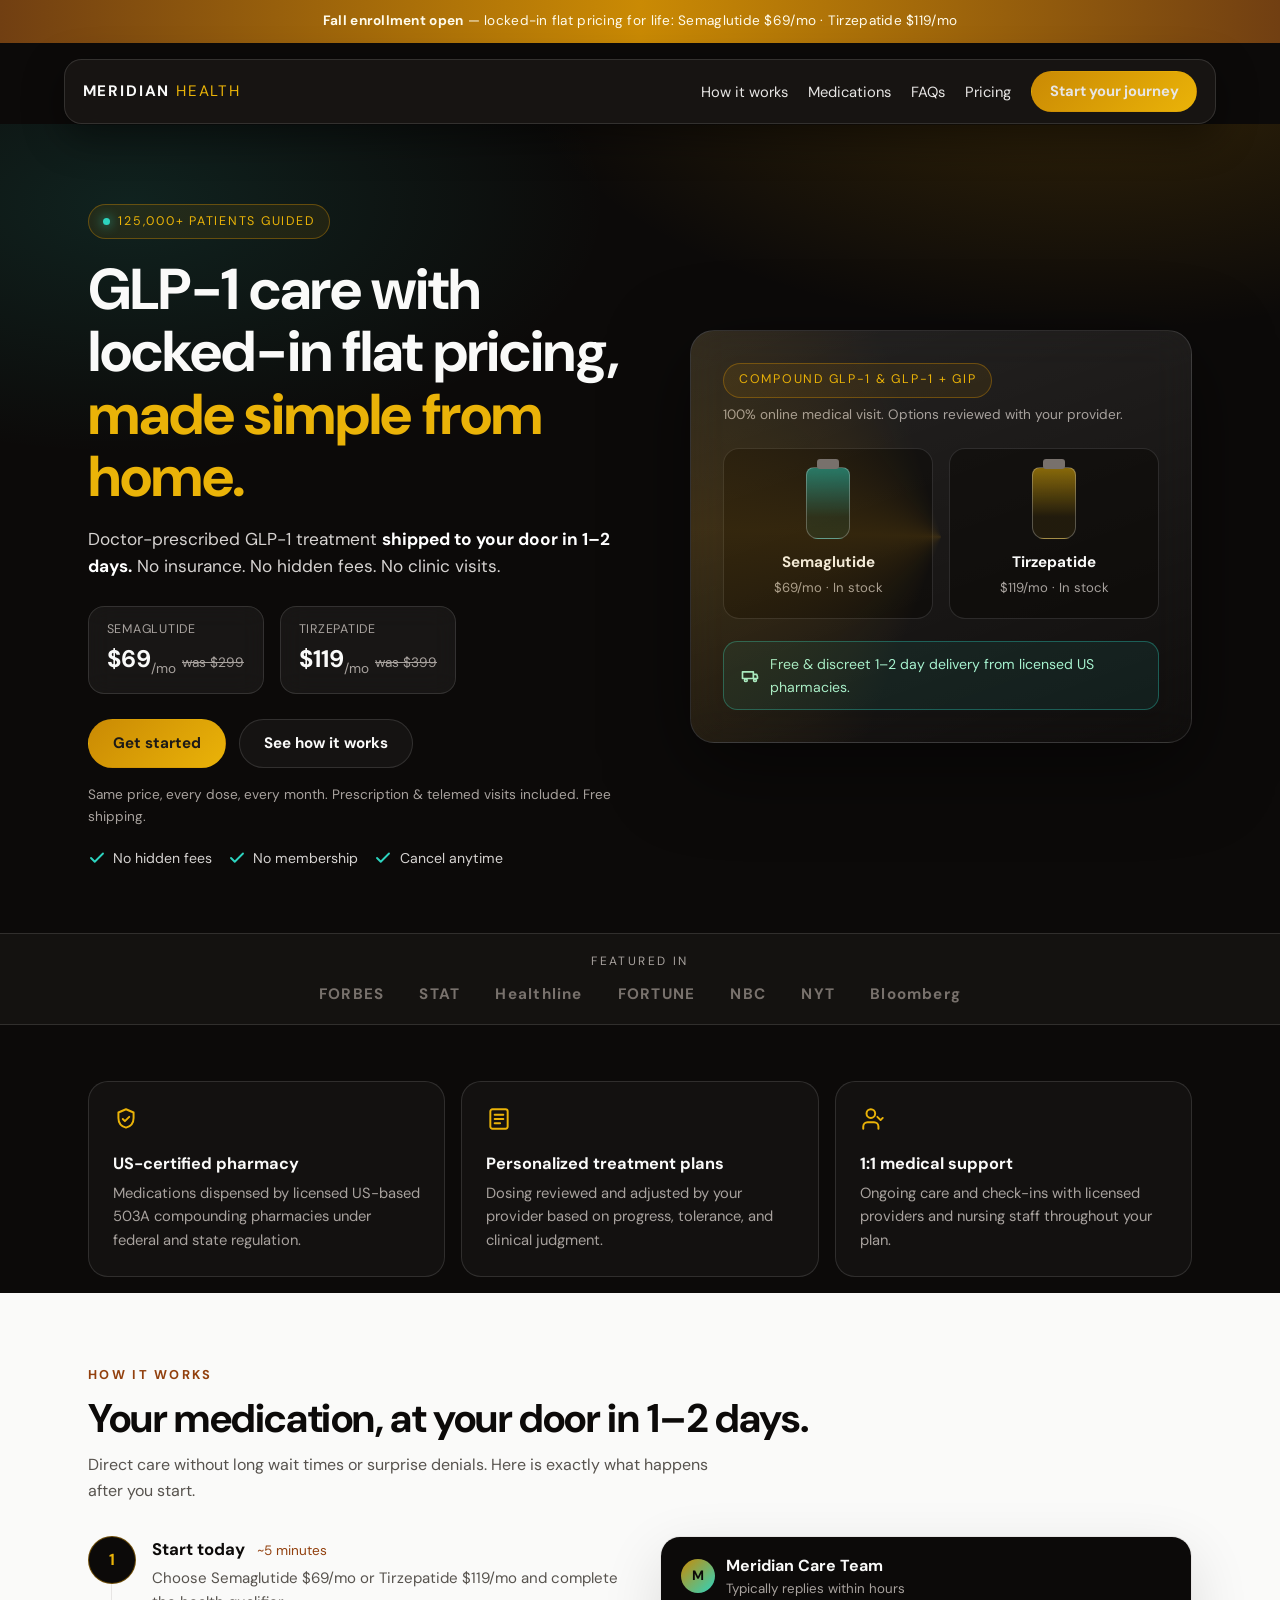
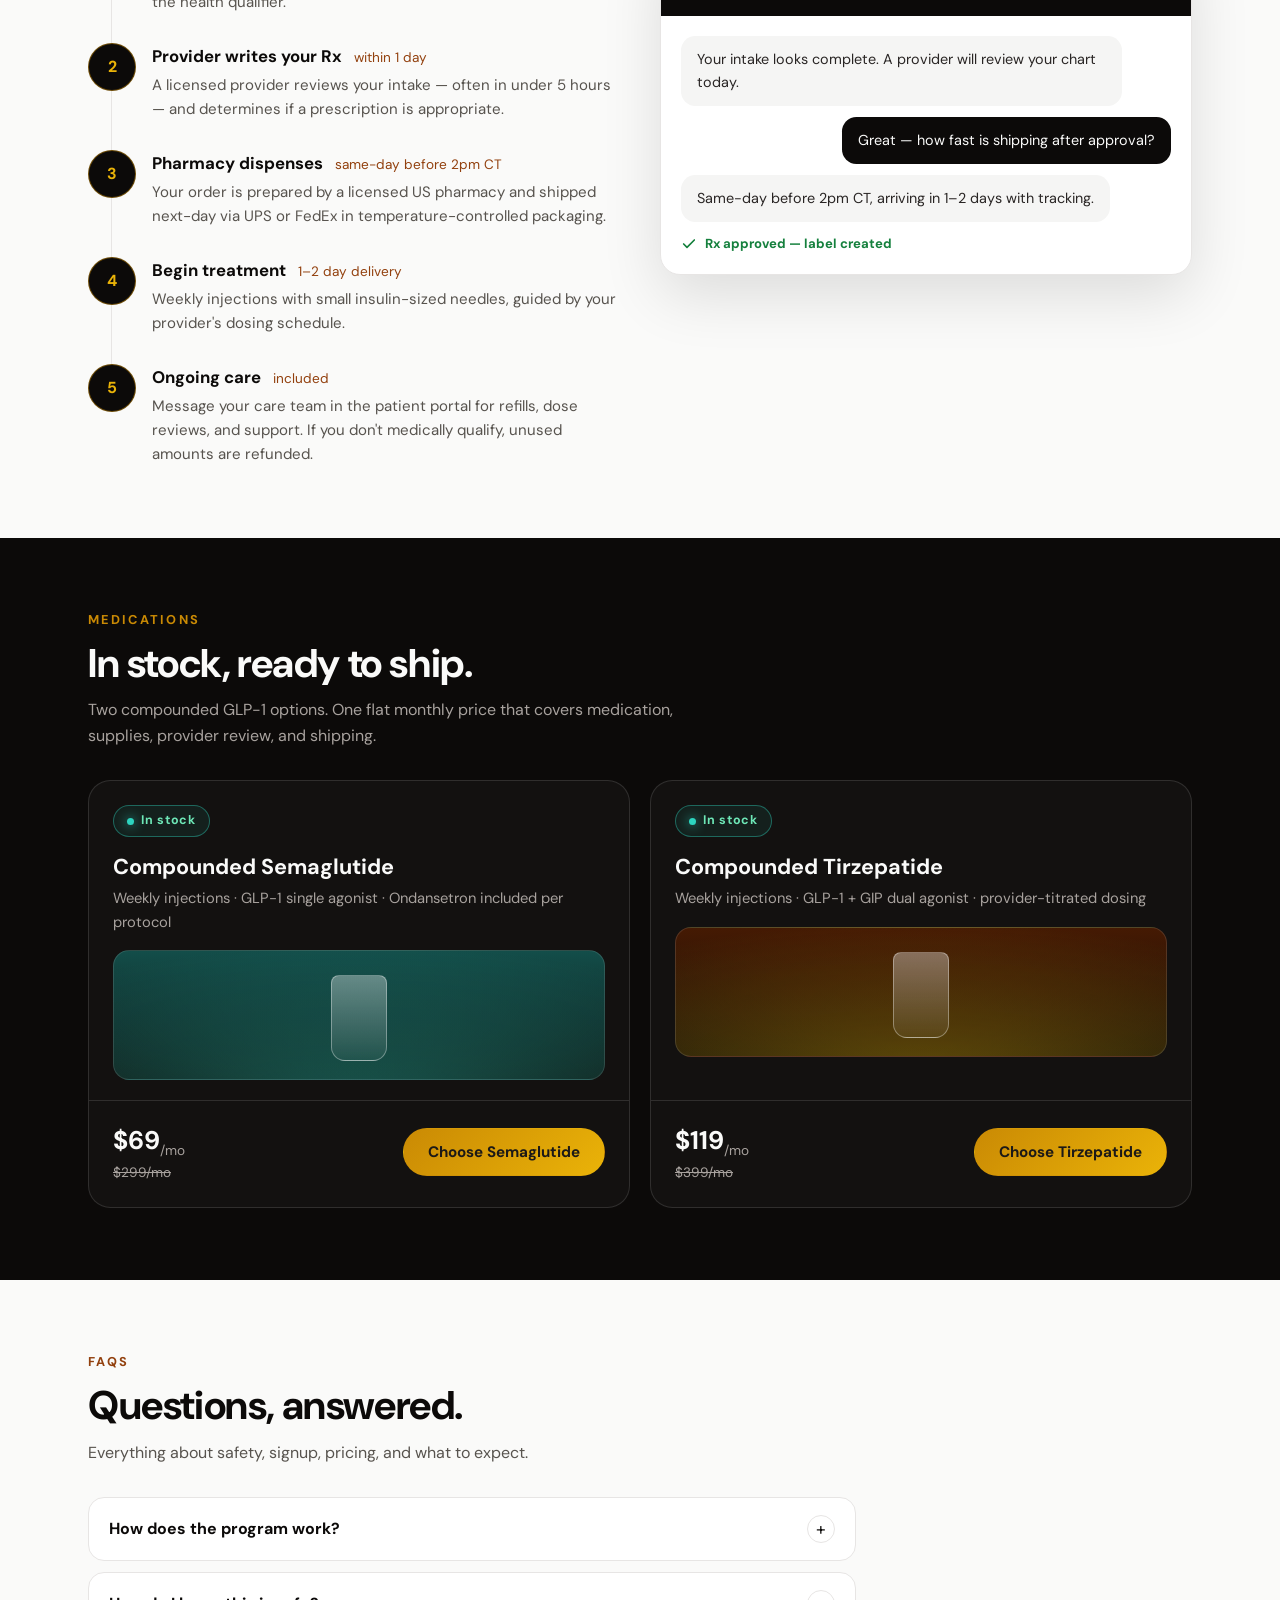
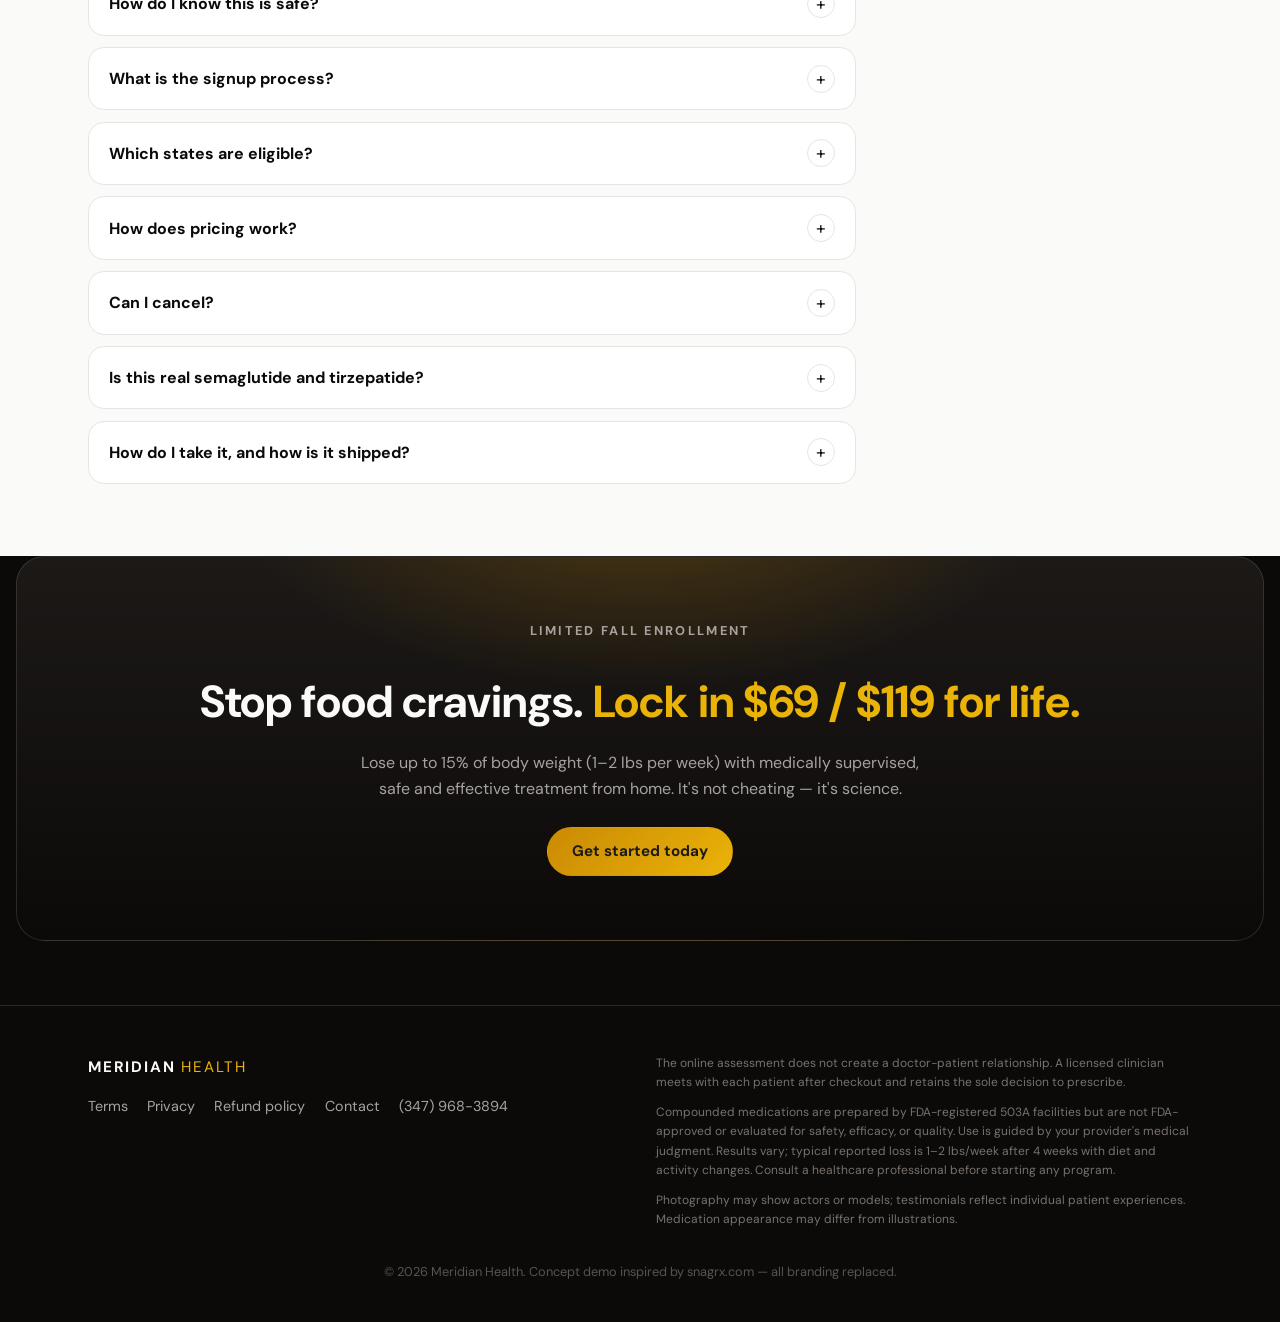
==== commit 63aeef3e: "feat: route all contact to (347) 968-3894 + advigrow@gmail.com, align socials to @advigrow" ====
--- a/telehealth/index.html
+++ b/telehealth/index.html
@@ -187,7 +187,7 @@
             <li><a href="#">Privacy</a></li>
             <li><a href="#">Refund policy</a></li>
             <li><a href="#">Contact</a></li>
-            <li><a href="tel:+14694593723">(469) 459-3723</a></li>
+            <li><a href="tel:+13479683894">(347) 968-3894</a></li>
           </ul>
         </div>
         <div class="disclaimer">
